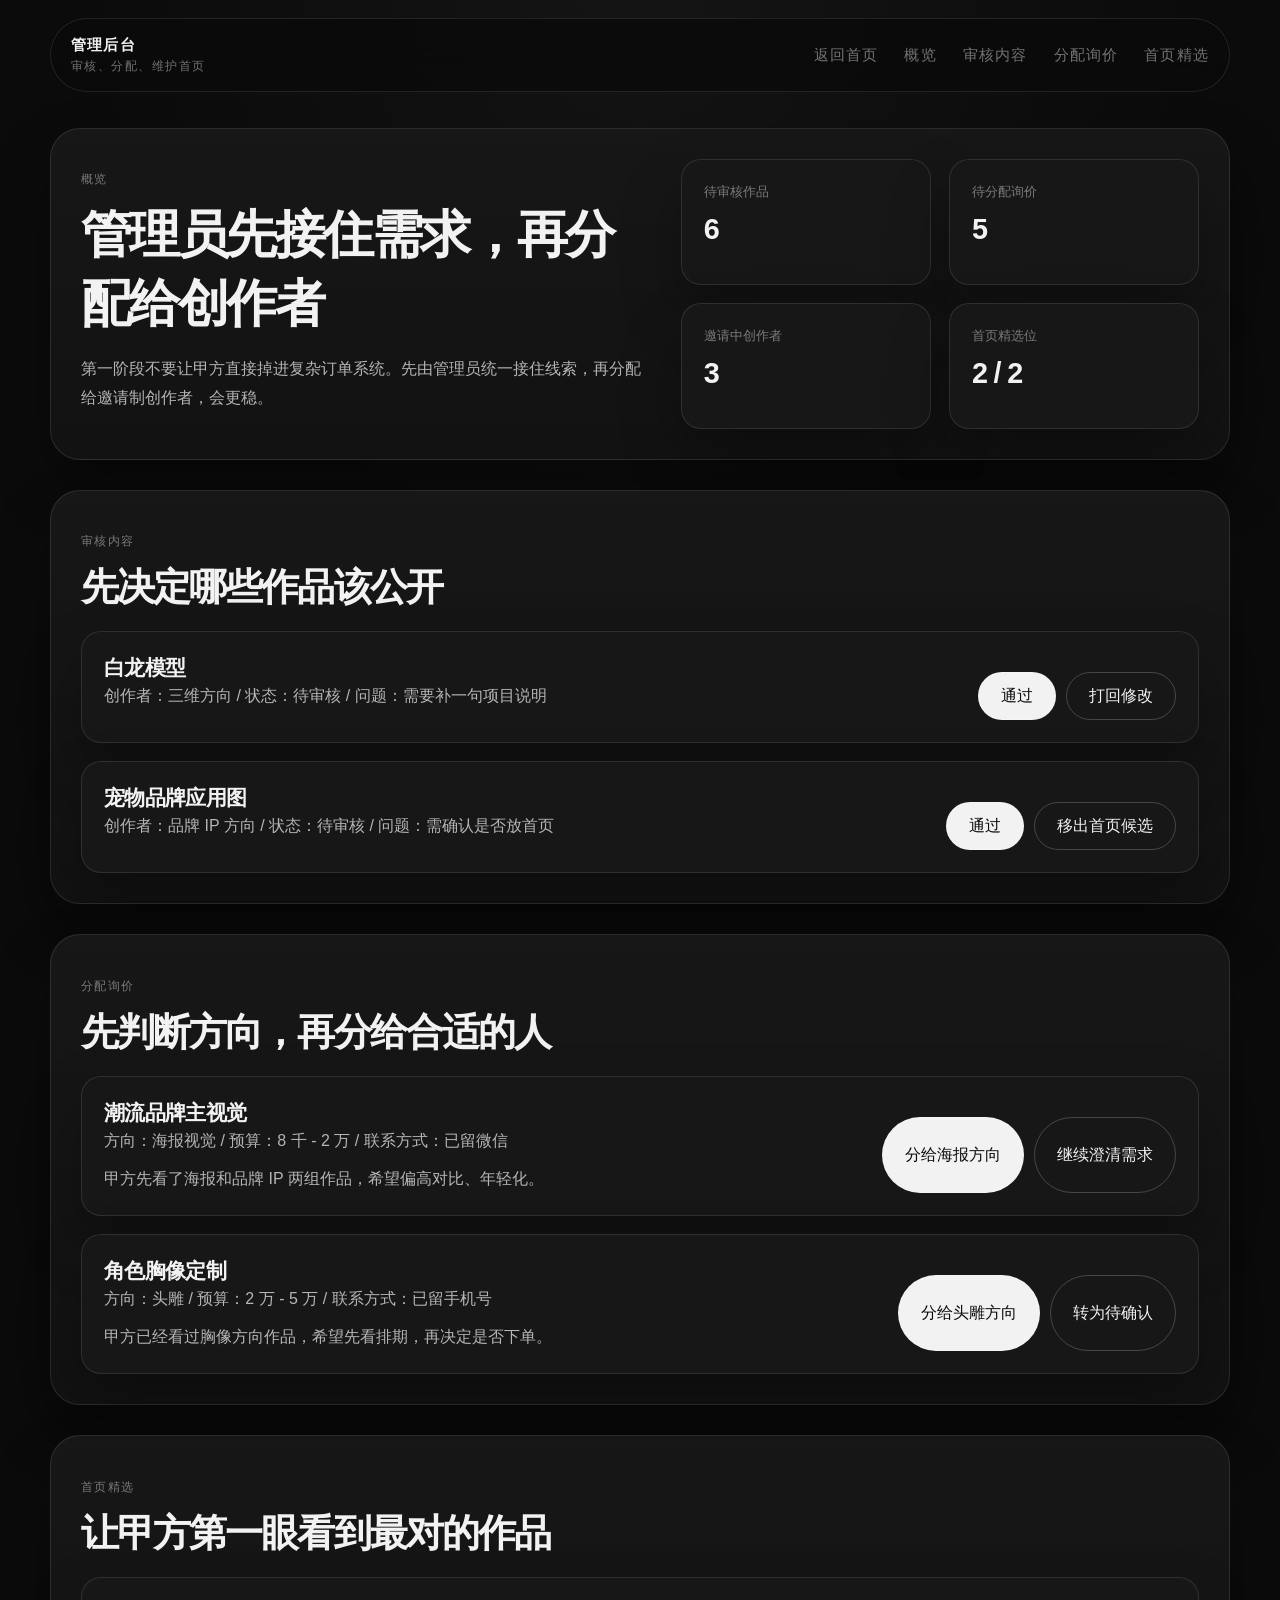
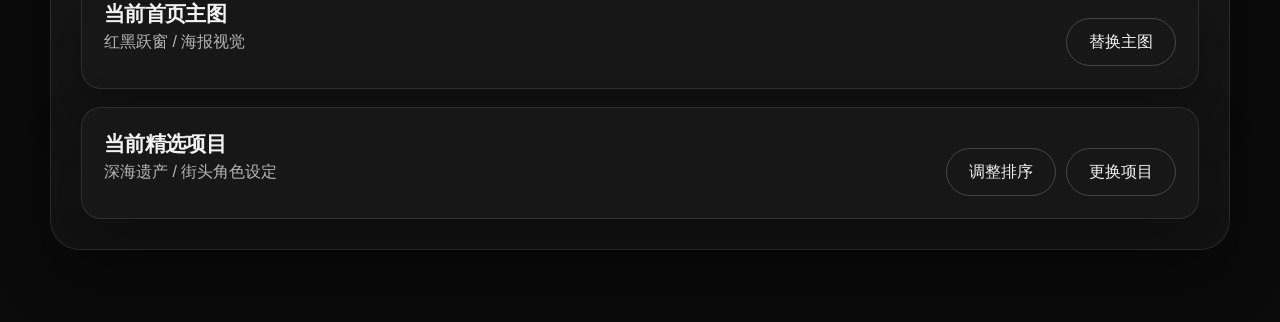
==== admin.html @ 28fe9cb4 "Refine client and creator flows; add album cover works" ====
<!DOCTYPE html>
<html lang="zh-CN">
  <head>
    <meta charset="UTF-8" />
    <meta name="viewport" content="width=device-width, initial-scale=1.0" />
    <title>管理后台</title>
    <meta name="description" content="DQ 工作室管理后台原型：审核作品、维护首页、分配询价。" />
    <link rel="stylesheet" href="./styles.css" />
  </head>
  <body>
    <div class="noise"></div>
    <div class="page-shell">
      <header class="site-header">
        <a class="brand" href="./index.html" aria-label="返回站点首页">
          <span class="brand-copy">
            <strong>管理后台</strong>
            <small>审核、分配、维护首页</small>
          </span>
        </a>
        <nav class="site-nav">
          <a href="./index.html">返回首页</a>
          <a href="#overview">概览</a>
          <a href="#review">审核内容</a>
          <a href="#leads">分配询价</a>
          <a href="#featured">首页精选</a>
        </nav>
      </header>

      <main class="workspace-main">
        <section class="workspace-hero" id="overview">
          <div>
            <p class="section-kicker">概览</p>
            <h1>管理员先接住需求，再分配给创作者</h1>
            <p class="section-copy">
              第一阶段不要让甲方直接掉进复杂订单系统。先由管理员统一接住线索，再分配给邀请制创作者，会更稳。
            </p>
          </div>
          <div class="workspace-stat-grid">
            <article class="workspace-stat-card">
              <span>待审核作品</span>
              <strong>6</strong>
            </article>
            <article class="workspace-stat-card">
              <span>待分配询价</span>
              <strong>5</strong>
            </article>
            <article class="workspace-stat-card">
              <span>邀请中创作者</span>
              <strong>3</strong>
            </article>
            <article class="workspace-stat-card">
              <span>首页精选位</span>
              <strong>2 / 2</strong>
            </article>
          </div>
        </section>

        <section class="workspace-section" id="review">
          <div class="section-heading workspace-heading">
            <div>
              <p class="section-kicker">审核内容</p>
              <h2>先决定哪些作品该公开</h2>
            </div>
          </div>
          <div class="workspace-list">
            <article class="workspace-item">
              <div>
                <strong>白龙模型</strong>
                <p>创作者：三维方向 / 状态：待审核 / 问题：需要补一句项目说明</p>
              </div>
              <div class="workspace-item-actions">
                <button class="button button-solid" type="button">通过</button>
                <button class="button button-ghost" type="button">打回修改</button>
              </div>
            </article>
            <article class="workspace-item">
              <div>
                <strong>宠物品牌应用图</strong>
                <p>创作者：品牌 IP 方向 / 状态：待审核 / 问题：需确认是否放首页</p>
              </div>
              <div class="workspace-item-actions">
                <button class="button button-solid" type="button">通过</button>
                <button class="button button-ghost" type="button">移出首页候选</button>
              </div>
            </article>
          </div>
        </section>

        <section class="workspace-section" id="leads">
          <div class="section-heading workspace-heading">
            <div>
              <p class="section-kicker">分配询价</p>
              <h2>先判断方向，再分给合适的人</h2>
            </div>
          </div>
          <div class="workspace-list">
            <article class="workspace-item workspace-item-lead">
              <div>
                <strong>潮流品牌主视觉</strong>
                <p>方向：海报视觉 / 预算：8 千 - 2 万 / 联系方式：已留微信</p>
                <p>甲方先看了海报和品牌 IP 两组作品，希望偏高对比、年轻化。</p>
              </div>
              <div class="workspace-item-actions">
                <button class="button button-solid" type="button">分给海报方向</button>
                <button class="button button-ghost" type="button">继续澄清需求</button>
              </div>
            </article>
            <article class="workspace-item workspace-item-lead">
              <div>
                <strong>角色胸像定制</strong>
                <p>方向：头雕 / 预算：2 万 - 5 万 / 联系方式：已留手机号</p>
                <p>甲方已经看过胸像方向作品，希望先看排期，再决定是否下单。</p>
              </div>
              <div class="workspace-item-actions">
                <button class="button button-solid" type="button">分给头雕方向</button>
                <button class="button button-ghost" type="button">转为待确认</button>
              </div>
            </article>
          </div>
        </section>

        <section class="workspace-section" id="featured">
          <div class="section-heading workspace-heading">
            <div>
              <p class="section-kicker">首页精选</p>
              <h2>让甲方第一眼看到最对的作品</h2>
            </div>
          </div>
          <div class="workspace-list">
            <article class="workspace-item">
              <div>
                <strong>当前首页主图</strong>
                <p>红黑跃窗 / 海报视觉</p>
              </div>
              <div class="workspace-item-actions">
                <button class="button button-ghost" type="button">替换主图</button>
              </div>
            </article>
            <article class="workspace-item">
              <div>
                <strong>当前精选项目</strong>
                <p>深海遗产 / 街头角色设定</p>
              </div>
              <div class="workspace-item-actions">
                <button class="button button-ghost" type="button">调整排序</button>
                <button class="button button-ghost" type="button">更换项目</button>
              </div>
            </article>
          </div>
        </section>
      </main>
    </div>
  </body>
</html>
---- styles.css ----
:root {
  color-scheme: dark;
  --bg: #0b0b0b;
  --bg-elevated: #121212;
  --bg-soft: #171717;
  --line: rgba(255, 255, 255, 0.1);
  --line-strong: rgba(255, 255, 255, 0.2);
  --text: #f2f2f2;
  --text-soft: rgba(242, 242, 242, 0.72);
  --text-dim: rgba(242, 242, 242, 0.45);
  --chip: #1d1d1d;
  --white-panel: #e9e9e9;
  --shadow: 0 30px 60px rgba(0, 0, 0, 0.28);
  --radius-lg: 30px;
  --radius-md: 20px;
  --radius-sm: 14px;
  --content: min(1180px, calc(100vw - 40px));
  --font-sans: "Bahnschrift", "Aptos", "Segoe UI Variable Display",
    "Microsoft YaHei UI", sans-serif;
}

* {
  box-sizing: border-box;
}

html {
  scroll-behavior: smooth;
}

body {
  margin: 0;
  min-height: 100vh;
  background:
    radial-gradient(circle at top, rgba(255, 255, 255, 0.04), transparent 28%),
    var(--bg);
  color: var(--text);
  font-family: var(--font-sans);
}

img {
  display: block;
  max-width: 100%;
}

button,
input,
select,
textarea {
  font: inherit;
}

a {
  color: inherit;
  text-decoration: none;
}

.noise {
  position: fixed;
  inset: 0;
  pointer-events: none;
  opacity: 0.12;
  background-image:
    linear-gradient(rgba(255, 255, 255, 0.04) 1px, transparent 1px),
    linear-gradient(90deg, rgba(255, 255, 255, 0.02) 1px, transparent 1px);
  background-size: 120px 120px, 120px 120px;
  mask-image: radial-gradient(circle at center, black, transparent 88%);
}

.page-shell {
  width: var(--content);
  margin: 0 auto;
  padding-bottom: 72px;
}

.site-header {
  position: sticky;
  top: 18px;
  z-index: 20;
  display: flex;
  align-items: center;
  justify-content: space-between;
  gap: 20px;
  margin: 18px auto 24px;
  padding: 16px 20px;
  border: 1px solid var(--line);
  border-radius: 999px;
  background: rgba(10, 10, 10, 0.82);
  backdrop-filter: blur(18px);
}

.header-actions {
  display: inline-flex;
  align-items: center;
  gap: 12px;
}

.header-link {
  color: var(--text-dim);
  font-size: 0.88rem;
}

.brand {
  display: inline-flex;
  align-items: center;
  gap: 0;
}

.brand-mark {
  display: grid;
  place-items: center;
  width: 46px;
  height: 46px;
  border: 1px solid var(--line-strong);
  border-radius: 12px;
  font-weight: 700;
  letter-spacing: 0.08em;
  overflow: hidden;
  background: #101010;
}

.brand-mark-image img {
  width: 100%;
  height: 100%;
  object-fit: cover;
}

.brand-copy {
  display: flex;
  flex-direction: column;
  gap: 2px;
}

.brand-copy strong {
  font-size: 0.95rem;
  letter-spacing: 0.08em;
}

.brand-copy small,
.eyebrow,
.section-kicker,
.inquiry-note,
.stage-note span:first-child,
.detail-subline,
.detail-stat span {
  color: var(--text-dim);
  font-size: 0.78rem;
  letter-spacing: 0.12em;
}

.site-nav {
  display: inline-flex;
  align-items: center;
  gap: 26px;
  font-size: 0.92rem;
  letter-spacing: 0.08em;
}

.site-nav a {
  color: var(--text-dim);
  transition: color 180ms ease;
}

.site-nav a:hover,
.site-nav a:focus-visible {
  color: var(--text);
}

.header-cta,
.button,
.detail-action,
.filter-button {
  border: 1px solid var(--line-strong);
  border-radius: 999px;
  cursor: pointer;
  transition:
    transform 180ms ease,
    border-color 180ms ease,
    background 180ms ease,
    color 180ms ease;
}

.header-cta {
  padding: 12px 18px;
  background: transparent;
  color: var(--text);
}

.header-cta:hover,
.button:hover,
.filter-button:hover,
.creator-card:hover,
.featured-card:hover,
.work-card:hover,
.detail-action:hover {
  transform: translateY(-2px);
}

.hero {
  display: grid;
  grid-template-columns: 1.05fr 0.95fr;
  gap: 30px;
  align-items: stretch;
  min-height: 76vh;
  padding-top: 24px;
}

.hero-copy,
.hero-stage,
.featured-card,
.flow-card,
.creator-card,
.inquiry-panel,
.inquiry-form,
.detail-sheet {
  border: 1px solid var(--line);
  border-radius: var(--radius-lg);
  background: linear-gradient(180deg, rgba(255, 255, 255, 0.02), transparent), var(--bg-elevated);
  box-shadow: var(--shadow);
}

.hero-copy {
  display: flex;
  flex-direction: column;
  justify-content: center;
  padding: 48px;
}

.hero h1 {
  margin: 14px 0 18px;
  font-size: clamp(3.8rem, 11vw, 7.8rem);
  line-height: 0.96;
  letter-spacing: -0.05em;
}

.hero-title span {
  display: block;
}

.hero-text,
.section-copy,
.flow-card p,
.creator-copy,
.detail-copy,
.site-footer,
.inquiry-points {
  color: var(--text-soft);
  line-height: 1.8;
}

.hero-text {
  max-width: 34rem;
  margin: 0;
  font-size: 1.04rem;
}

.hero-actions,
.hero-tags,
.filter-row,
.creator-stats,
.creator-services,
.detail-tags,
.detail-stats,
.detail-author-actions {
  display: flex;
  flex-wrap: wrap;
  gap: 12px;
}

.hero-actions {
  margin-top: 28px;
}

.button {
  display: inline-flex;
  align-items: center;
  justify-content: center;
  min-height: 48px;
  padding: 0 22px;
}

.button-solid {
  background: var(--text);
  color: var(--bg);
}

.button-ghost,
.detail-action {
  background: transparent;
  color: var(--text);
}

.hero-tags {
  margin-top: 32px;
}

.hero-tags span,
.pill,
.filter-button,
.detail-tag {
  padding: 10px 14px;
  border: 1px solid var(--line);
  border-radius: 999px;
  background: var(--chip);
  color: var(--text-soft);
  font-size: 0.9rem;
}

.hero-stage {
  display: flex;
  flex-direction: column;
  padding: 16px;
}

.stage-frame {
  flex: 1;
  min-height: 560px;
  overflow: hidden;
  border-radius: calc(var(--radius-lg) - 8px);
  background:
    linear-gradient(180deg, rgba(255, 255, 255, 0.03), rgba(255, 255, 255, 0)),
    #090909;
}

.stage-window-button {
  all: unset;
  display: block;
  width: 100%;
  height: 100%;
  cursor: pointer;
}

.stage-window {
  display: grid;
  height: 100%;
  grid-template-rows: auto 1fr auto;
}

.stage-topbar {
  display: flex;
  align-items: center;
  justify-content: space-between;
  padding: 18px 22px;
  border-bottom: 1px solid var(--line);
}

.stage-topbar nav {
  display: inline-flex;
  gap: 18px;
  color: var(--text-dim);
  font-size: 0.84rem;
}

.stage-body {
  display: grid;
  align-content: center;
  gap: 22px;
  padding: 30px;
}

.stage-title {
  font-size: clamp(3rem, 7vw, 5.8rem);
  line-height: 0.96;
  letter-spacing: -0.08em;
}

.stage-stack {
  display: flex;
  flex-wrap: wrap;
  gap: 10px;
}

.stage-cover {
  aspect-ratio: 1.25;
  overflow: hidden;
  border-radius: calc(var(--radius-lg) - 8px);
  background: var(--white-panel);
}

.stage-note {
  display: flex;
  justify-content: space-between;
  gap: 16px;
  padding: 14px 6px 2px;
  color: var(--text-dim);
  font-size: 0.85rem;
}

.section {
  margin-top: 34px;
}

.service-grid,
.workspace-preview-grid,
.workspace-stat-grid,
.workspace-list,
.workspace-form {
  display: grid;
  gap: 18px;
}

.service-grid {
  grid-template-columns: repeat(3, minmax(0, 1fr));
}

.service-card,
.workspace-preview-card,
.workspace-stat-card,
.workspace-item {
  border: 1px solid var(--line);
  border-radius: var(--radius-md);
  background: var(--bg-soft);
  box-shadow: var(--shadow);
}

.service-card {
  padding: 24px;
}

.service-index,
.workspace-kicker {
  color: var(--text-dim);
  font-size: 0.78rem;
  letter-spacing: 0.14em;
}

.service-card h3,
.workspace-preview-card h3,
.workspace-item strong {
  margin: 14px 0 10px;
  font-size: 1.32rem;
  letter-spacing: -0.03em;
}

.service-card p,
.workspace-preview-card p,
.workspace-item p {
  margin: 0;
  color: var(--text-soft);
  line-height: 1.75;
}

.service-actions,
.workspace-item-actions {
  display: flex;
  flex-wrap: wrap;
  gap: 10px;
  margin-top: 18px;
}

.works-toolbar {
  display: flex;
  align-items: center;
  justify-content: space-between;
  gap: 16px;
  margin-bottom: 18px;
}

.toolbar-actions {
  display: inline-flex;
  flex-wrap: wrap;
  gap: 10px;
}

.section-heading {
  display: grid;
  grid-template-columns: 1fr minmax(280px, 430px);
  gap: 24px;
  align-items: end;
  margin-bottom: 22px;
}

.section-heading h2 {
  margin: 10px 0 0;
  font-size: clamp(1.9rem, 3vw, 3rem);
  letter-spacing: -0.05em;
}

.featured-grid,
.creators-grid,
.flow-grid,
.inquiry-layout {
  display: grid;
  gap: 20px;
}

.featured-grid {
  grid-template-columns: repeat(2, minmax(0, 1fr));
}

.featured-card,
.creator-card {
  overflow: hidden;
}

.featured-card button,
.work-card button,
.creator-card button,
.related-card button {
  all: unset;
  cursor: pointer;
  display: block;
}

.card-cover,
.work-thumb,
.detail-hero,
.related-cover {
  overflow: hidden;
  background: #111;
}

.card-cover {
  aspect-ratio: 1.12;
  border-bottom: 1px solid var(--line);
}

.card-cover img,
.work-thumb img,
.related-cover img {
  width: 100%;
  height: 100%;
  object-fit: cover;
}

.stage-cover img,
.detail-hero img {
  width: 100%;
  height: 100%;
  object-fit: contain;
  background: #101010;
}

.card-meta,
.work-meta,
.creator-meta,
.related-meta {
  padding: 18px 20px 20px;
}

.card-meta h3,
.work-meta h3,
.creator-meta h3,
.detail-header h2,
.detail-section h3 {
  margin: 0 0 8px;
  letter-spacing: -0.03em;
}

.meta-line,
.work-subline {
  display: flex;
  justify-content: space-between;
  gap: 16px;
  color: var(--text-soft);
  font-size: 0.92rem;
}

.flow-grid {
  grid-template-columns: repeat(3, minmax(0, 1fr));
}

.flow-card {
  padding: 28px;
}

.flow-card span {
  display: inline-block;
  margin-bottom: 56px;
  color: var(--text-dim);
}

.flow-card h3 {
  margin: 0 0 12px;
  font-size: 1.34rem;
}

.filter-row {
  margin-bottom: 18px;
}

.filter-button.is-active {
  background: var(--text);
  color: var(--bg);
  border-color: transparent;
}

.works-masonry {
  display: grid;
  grid-template-columns: repeat(3, minmax(0, 1fr));
  gap: 18px;
  align-items: start;
}

.work-card {
  width: 100%;
  overflow: hidden;
  border: 1px solid var(--line);
  border-radius: var(--radius-md);
  background: var(--bg-soft);
  box-shadow: var(--shadow);
}

.work-thumb {
  aspect-ratio: var(--card-ratio, 4 / 5);
}

.work-card[data-size="short"] .work-thumb {
  aspect-ratio: var(--card-ratio, 1 / 1);
}

.work-card[data-size="medium"] .work-thumb {
  aspect-ratio: var(--card-ratio, 4 / 5);
}

.work-card[data-size="tall"] .work-thumb {
  aspect-ratio: var(--card-ratio, 3 / 5);
}

.work-subline + .work-subline {
  margin-top: 8px;
}

.creator-card {
  display: grid;
  grid-template-columns: 148px 1fr;
  gap: 0;
}

.creator-avatar {
  display: grid;
  place-items: center;
  min-height: 220px;
  border-right: 1px solid var(--line);
  background:
    radial-gradient(circle at 50% 24%, rgba(255, 255, 255, 0.08), transparent 30%),
    #111;
}

.avatar-ring,
.detail-author-avatar {
  display: grid;
  place-items: center;
  border: 1px solid var(--line-strong);
  border-radius: 50%;
  color: var(--text);
  letter-spacing: 0.1em;
}

.avatar-ring {
  width: 92px;
  height: 92px;
  font-size: 1.45rem;
}

.creator-copy,
.detail-author-text p {
  margin: 0;
}

.inquiry-layout {
  grid-template-columns: 0.9fr 1.1fr;
  align-items: start;
}

.workspace-main {
  display: grid;
  gap: 30px;
}

.workspace-hero,
.workspace-section {
  border: 1px solid var(--line);
  border-radius: var(--radius-lg);
  background: linear-gradient(180deg, rgba(255, 255, 255, 0.02), transparent), var(--bg-elevated);
  box-shadow: var(--shadow);
  padding: 30px;
}

.workspace-hero {
  display: grid;
  grid-template-columns: 1fr 0.9fr;
  gap: 24px;
  margin-top: 12px;
}

.workspace-hero h1 {
  margin: 10px 0 12px;
  font-size: clamp(2rem, 4vw, 3.4rem);
  letter-spacing: -0.05em;
}

.workspace-stat-grid {
  grid-template-columns: repeat(2, minmax(0, 1fr));
}

.workspace-stat-card {
  padding: 22px;
}

.workspace-stat-card span {
  color: var(--text-dim);
  font-size: 0.82rem;
}

.workspace-stat-card strong {
  display: block;
  margin-top: 12px;
  font-size: 1.8rem;
  letter-spacing: -0.04em;
}

.workspace-heading {
  margin-bottom: 18px;
}

.workspace-preview-grid {
  grid-template-columns: repeat(2, minmax(0, 1fr));
  margin-top: 20px;
}

.workspace-preview-card {
  padding: 26px;
}

.workspace-list {
  grid-template-columns: 1fr;
}

.workspace-item {
  display: flex;
  align-items: start;
  justify-content: space-between;
  gap: 18px;
  padding: 22px;
}

.workspace-item p + p {
  margin-top: 10px;
}

.workspace-item-lead {
  align-items: stretch;
}

.workspace-form {
  grid-template-columns: repeat(2, minmax(0, 1fr));
}

.workspace-form label {
  display: grid;
  gap: 8px;
  color: var(--text-soft);
}

.workspace-form input,
.workspace-form textarea,
.workspace-form select {
  width: 100%;
  border: 1px solid var(--line);
  border-radius: 18px;
  background: rgba(255, 255, 255, 0.02);
  color: var(--text);
  padding: 14px 16px;
}

.workspace-field-full {
  grid-column: 1 / -1;
}

.inquiry-panel,
.inquiry-form {
  padding: 30px;
}

.inquiry-panel h3 {
  margin: 18px 0 14px;
  font-size: clamp(1.6rem, 3vw, 2.4rem);
  letter-spacing: -0.04em;
  line-height: 1.15;
}

.inquiry-points {
  margin: 18px 0 0;
  padding-left: 18px;
}

.inquiry-form {
  display: grid;
  gap: 14px;
}

.inquiry-form label {
  display: grid;
  gap: 8px;
  color: var(--text-soft);
  font-size: 0.96rem;
}

.inquiry-form input,
.inquiry-form select,
.inquiry-form textarea {
  width: 100%;
  border: 1px solid var(--line);
  border-radius: 18px;
  background: rgba(255, 255, 255, 0.02);
  color: var(--text);
  padding: 14px 16px;
}

.inquiry-form textarea {
  resize: vertical;
  min-height: 120px;
}

.site-footer {
  margin-top: 36px;
  padding: 18px 6px 0;
  border-top: 1px solid var(--line);
  font-size: 0.88rem;
}

.detail-panel {
  position: fixed;
  inset: 0;
  z-index: 40;
  pointer-events: none;
}

.detail-panel.is-open {
  pointer-events: auto;
}

.detail-backdrop {
  position: absolute;
  inset: 0;
  background: rgba(0, 0, 0, 0.56);
  opacity: 0;
  transition: opacity 180ms ease;
}

.detail-panel.is-open .detail-backdrop {
  opacity: 1;
}

.detail-sheet {
  position: absolute;
  top: 50%;
  left: 50%;
  width: min(760px, calc(100vw - 24px));
  max-height: calc(100vh - 32px);
  overflow: auto;
  padding: 26px;
  opacity: 0;
  transform: translate(-50%, calc(-50% + 24px));
  transition:
    transform 220ms ease,
    opacity 220ms ease;
}

.detail-panel.is-open .detail-sheet {
  opacity: 1;
  transform: translate(-50%, -50%);
}

.detail-close {
  position: sticky;
  top: 0;
  z-index: 2;
  display: grid;
  place-items: center;
  width: 42px;
  height: 42px;
  margin-left: auto;
  border: 1px solid var(--line-strong);
  border-radius: 50%;
  background: rgba(0, 0, 0, 0.42);
  color: var(--text);
  cursor: pointer;
}

.detail-content {
  display: grid;
  gap: 18px;
}

.detail-hero {
  aspect-ratio: 1.06;
  border: 1px solid var(--line);
  border-radius: 24px;
}

.detail-copy {
  margin: 0;
}

.detail-section {
  padding: 22px 0 0;
  border-top: 1px solid var(--line);
}

.detail-tag,
.detail-stat {
  border: 1px solid var(--line);
  background: rgba(255, 255, 255, 0.02);
}

.detail-tag {
  padding: 10px 14px;
  border-radius: 999px;
  color: var(--text-soft);
  font-size: 0.92rem;
}

.detail-stat {
  padding: 14px 16px;
  border-radius: 18px;
}

.detail-stat strong {
  display: block;
  margin-top: 6px;
  font-size: 1rem;
}

.detail-author-card {
  display: grid;
  grid-template-columns: 86px 1fr;
  gap: 16px;
  padding: 18px;
  border: 1px solid var(--line);
  border-radius: 22px;
  background: rgba(255, 255, 255, 0.02);
}

.detail-author-avatar {
  width: 86px;
  height: 86px;
  font-size: 1.35rem;
}

.detail-author-text h3 {
  margin: 0 0 6px;
  font-size: 1.3rem;
}

.detail-author-meta {
  color: var(--text-dim);
  font-size: 0.92rem;
}

.related-grid {
  display: grid;
  grid-template-columns: repeat(2, minmax(0, 1fr));
  gap: 14px;
}

.detail-gallery {
  display: grid;
  grid-template-columns: repeat(2, minmax(0, 1fr));
  gap: 14px;
}

.gallery-card {
  overflow: hidden;
  border: 1px solid var(--line);
  border-radius: 20px;
  background: #101010;
}

.gallery-card img {
  display: block;
  width: 100%;
  height: auto;
}

.related-card {
  overflow: hidden;
  border: 1px solid var(--line);
  border-radius: 20px;
  background: rgba(255, 255, 255, 0.02);
}

.related-cover {
  aspect-ratio: 1.1;
}

.related-meta strong {
  display: block;
  margin-bottom: 6px;
}

.related-meta span {
  color: var(--text-soft);
  font-size: 0.92rem;
}

@media (max-width: 1080px) {
  .hero,
  .section-heading,
  .inquiry-layout,
  .workspace-hero {
    grid-template-columns: 1fr;
  }

  .featured-grid,
  .flow-grid,
  .related-grid,
  .detail-gallery,
  .service-grid,
  .workspace-preview-grid,
  .workspace-stat-grid {
    grid-template-columns: 1fr;
  }

  .works-masonry {
    grid-template-columns: repeat(2, minmax(0, 1fr));
  }

  .site-header {
    flex-wrap: wrap;
    border-radius: 26px;
  }

  .site-nav {
    order: 3;
    width: 100%;
    justify-content: space-between;
  }

  .works-toolbar,
  .workspace-item {
    flex-direction: column;
  }

  .workspace-form {
    grid-template-columns: 1fr;
  }
}

@media (max-width: 720px) {
  .page-shell {
    width: min(100vw - 20px, 100%);
  }

  .site-header,
  .hero-copy,
  .hero-stage,
  .flow-card,
  .creator-meta,
  .inquiry-panel,
  .inquiry-form,
  .detail-sheet {
    padding-left: 18px;
    padding-right: 18px;
  }

  .brand-copy small,
  .header-cta,
  .header-link,
  .site-nav {
    display: none;
  }

  .hero {
    min-height: auto;
  }

  .stage-frame {
    min-height: 460px;
  }

  .works-masonry {
    grid-template-columns: 1fr;
  }

  .featured-grid {
    grid-template-columns: 1fr;
  }

  .creator-card,
  .detail-author-card {
    grid-template-columns: 1fr;
  }

  .creator-avatar {
    min-height: 160px;
    border-right: 0;
    border-bottom: 1px solid var(--line);
  }

  .detail-sheet {
    top: 50%;
    left: 50%;
    width: calc(100vw - 20px);
    max-height: calc(100vh - 20px);
    padding-top: 18px;
  }
}
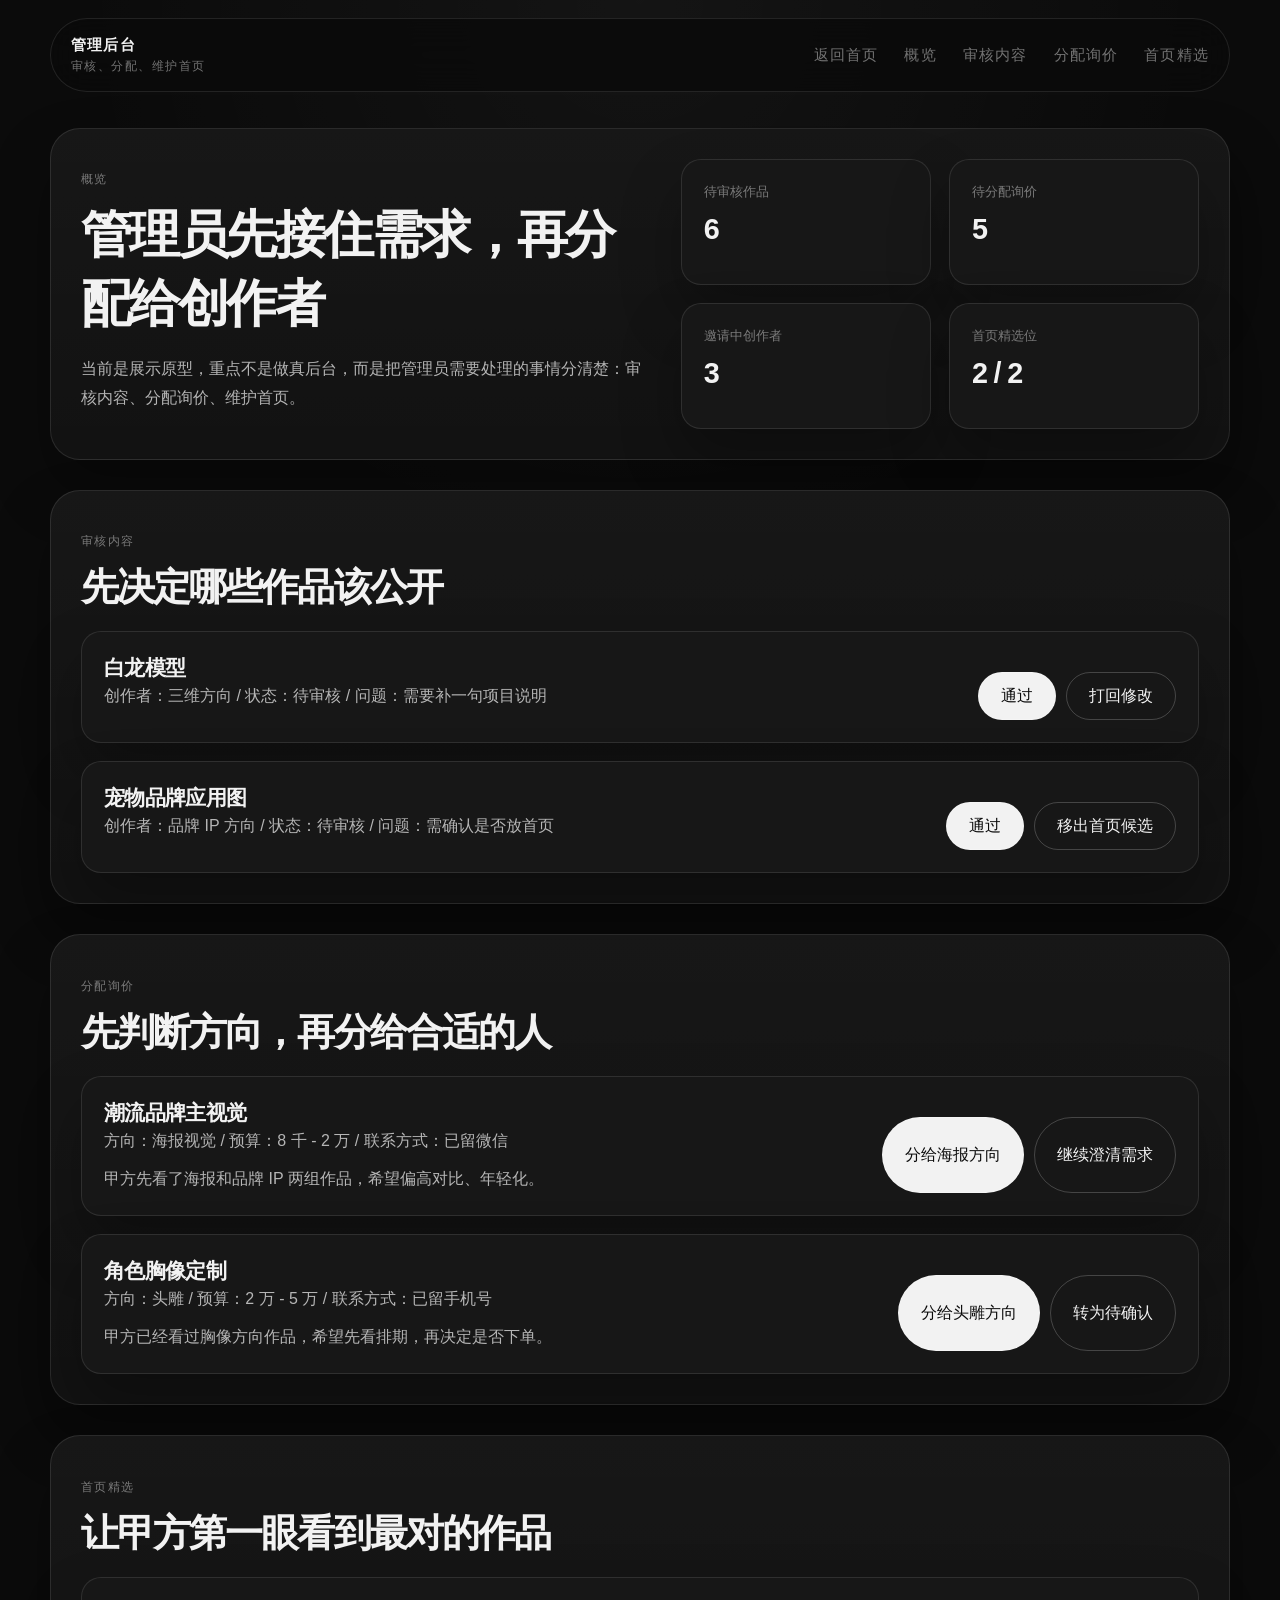
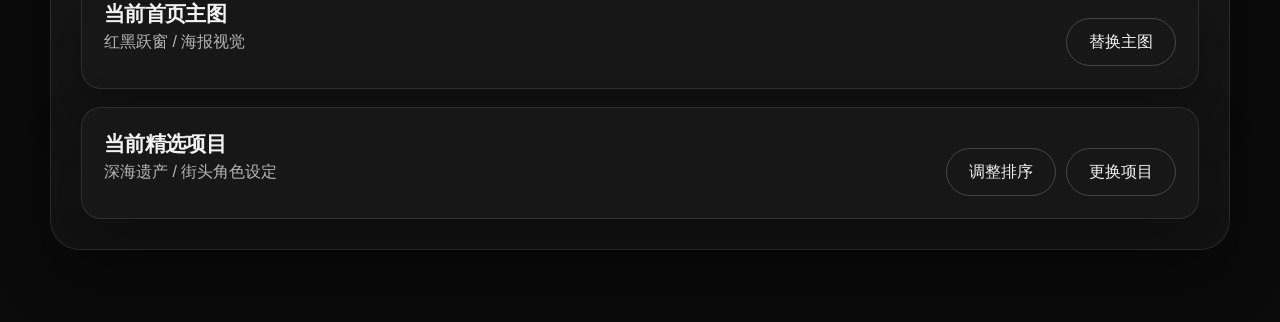
==== commit 722b5435: "Clarify display-only prototype flows" ====
--- a/admin.html
+++ b/admin.html
@@ -32,7 +32,7 @@
             <p class="section-kicker">概览</p>
             <h1>管理员先接住需求，再分配给创作者</h1>
             <p class="section-copy">
-              第一阶段不要让甲方直接掉进复杂订单系统。先由管理员统一接住线索，再分配给邀请制创作者，会更稳。
+              当前是展示原型，重点不是做真后台，而是把管理员需要处理的事情分清楚：审核内容、分配询价、维护首页。
             </p>
           </div>
           <div class="workspace-stat-grid">
